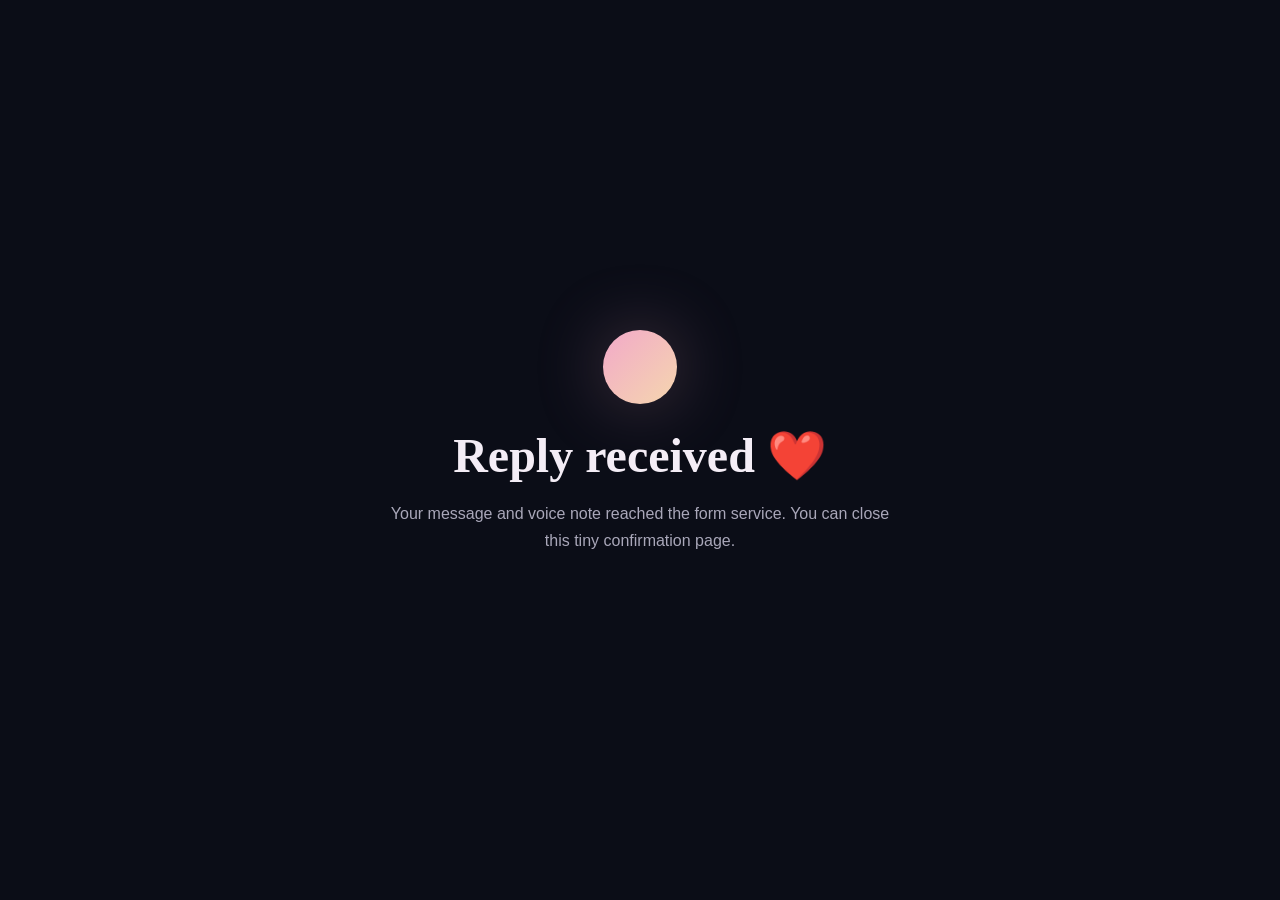
==== thanks.html @ f6326366 "changes" ====
<!doctype html>
<html lang="en">
<head>
  <meta charset="UTF-8">
  <meta name="viewport" content="width=device-width, initial-scale=1.0">
  <meta name="robots" content="noindex, nofollow, noarchive">
  <title>Reply sent ❤️</title>
  <style>
    :root{color-scheme:dark}
    body{margin:0;min-height:100vh;display:grid;place-items:center;background:#0b0d17;color:#f4edf6;font-family:Arial,sans-serif}
    main{max-width:520px;padding:42px;text-align:center}
    .orb{width:74px;height:74px;margin:0 auto 24px;border-radius:50%;background:linear-gradient(135deg,#f2a9c9,#f5d6ae);box-shadow:0 0 70px rgba(242,169,201,.25)}
    h1{font-family:Georgia,serif;font-size:48px;margin:0 0 12px}
    p{color:#a9a7b9;line-height:1.7}
  </style>
</head>
<body>
  <main>
    <div class="orb" aria-hidden="true"></div>
    <h1>Reply received ❤️</h1>
    <p>Your message and voice note reached the form service. You can close this tiny confirmation page.</p>
  </main>
  <script>
    try{window.parent.postMessage({type:'shejal-form-success'}, window.location.origin)}catch(_){}
  </script>
</body>
</html>
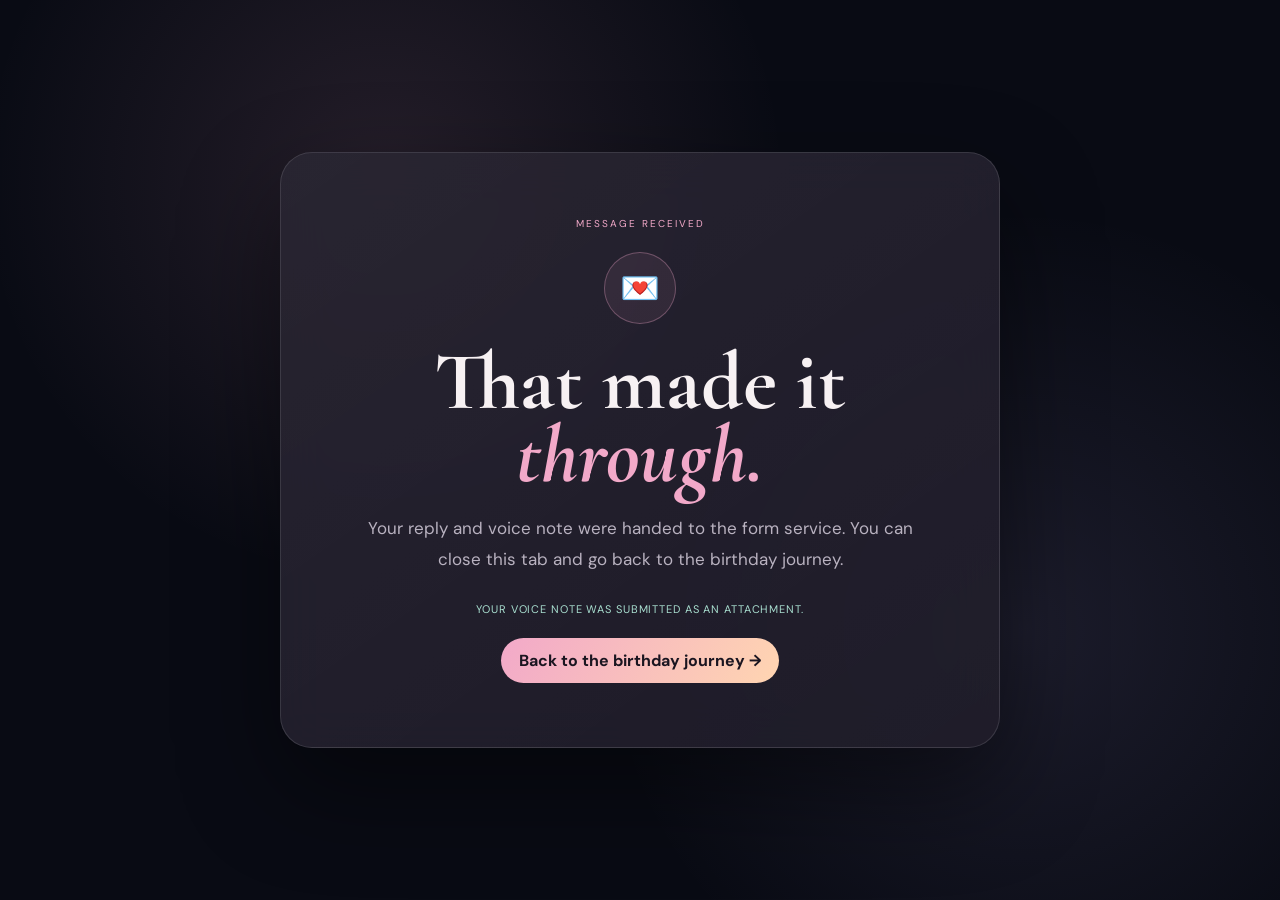
==== commit 1fb2c799: "." ====
--- a/thanks.html
+++ b/thanks.html
@@ -1,27 +1,28 @@
 <!doctype html>
 <html lang="en">
 <head>
-  <meta charset="UTF-8">
-  <meta name="viewport" content="width=device-width, initial-scale=1.0">
-  <meta name="robots" content="noindex, nofollow, noarchive">
-  <title>Reply sent ❤️</title>
-  <style>
-    :root{color-scheme:dark}
-    body{margin:0;min-height:100vh;display:grid;place-items:center;background:#0b0d17;color:#f4edf6;font-family:Arial,sans-serif}
-    main{max-width:520px;padding:42px;text-align:center}
-    .orb{width:74px;height:74px;margin:0 auto 24px;border-radius:50%;background:linear-gradient(135deg,#f2a9c9,#f5d6ae);box-shadow:0 0 70px rgba(242,169,201,.25)}
-    h1{font-family:Georgia,serif;font-size:48px;margin:0 0 12px}
-    p{color:#a9a7b9;line-height:1.7}
-  </style>
+<meta charset="utf-8">
+<meta name="viewport" content="width=device-width,initial-scale=1">
+<title>Reply received · For Shejal</title>
+<link rel="preconnect" href="https://fonts.googleapis.com">
+<link rel="preconnect" href="https://fonts.gstatic.com" crossorigin>
+<link href="https://fonts.googleapis.com/css2?family=Cormorant+Garamond:wght@400;500;600;700&family=DM+Sans:wght@400;500;600&display=swap" rel="stylesheet">
+<style>
+:root{--bg:#090b14;--panel:rgba(28,24,38,.88);--line:rgba(255,255,255,.12);--text:#f7f1f3;--muted:#b9b2c0;--pink:#f2a9c9;--peach:#ffd5b1;--mint:#a9dfd0}
+*{box-sizing:border-box}body{margin:0;min-height:100svh;display:grid;place-items:center;padding:24px;background:radial-gradient(circle at 30% 20%,rgba(242,169,201,.12),transparent 35%),radial-gradient(circle at 80% 70%,rgba(199,181,255,.1),transparent 35%),var(--bg);color:var(--text);font-family:"DM Sans",system-ui,sans-serif}
+.card{width:min(720px,100%);padding:clamp(30px,7vw,64px);border:1px solid var(--line);border-radius:32px;background:linear-gradient(145deg,rgba(255,255,255,.055),rgba(255,255,255,.018)),var(--panel);box-shadow:0 40px 100px rgba(0,0,0,.45);text-align:center;backdrop-filter:blur(24px)}
+.kicker{font-size:10px;letter-spacing:.2em;color:var(--pink);text-transform:uppercase}.mark{width:72px;height:72px;margin:22px auto;border:1px solid rgba(242,169,201,.32);border-radius:50%;display:grid;place-items:center;font-size:32px;background:rgba(242,169,201,.08)}
+h1{font-family:"Cormorant Garamond",Georgia,serif;font-size:clamp(52px,9vw,82px);line-height:.9;margin:0 0 20px}h1 em{color:var(--pink)}p{font-size:17px;line-height:1.8;color:var(--muted);max-width:560px;margin:0 auto 28px}.note{font-size:11px;color:var(--mint);letter-spacing:.08em;text-transform:uppercase}.back{display:inline-flex;margin-top:22px;padding:12px 18px;border-radius:999px;text-decoration:none;color:#1a1520;background:linear-gradient(120deg,var(--pink),var(--peach));font-weight:700}
+</style>
 </head>
 <body>
-  <main>
-    <div class="orb" aria-hidden="true"></div>
-    <h1>Reply received ❤️</h1>
-    <p>Your message and voice note reached the form service. You can close this tiny confirmation page.</p>
-  </main>
-  <script>
-    try{window.parent.postMessage({type:'shejal-form-success'}, window.location.origin)}catch(_){}
-  </script>
+<main class="card">
+<div class="kicker">MESSAGE RECEIVED</div>
+<div class="mark">💌</div>
+<h1>That made it <em>through.</em></h1>
+<p>Your reply and voice note were handed to the form service. You can close this tab and go back to the birthday journey.</p>
+<div class="note">Your voice note was submitted as an attachment.</div>
+<a class="back" href="./">Back to the birthday journey →</a>
+</main>
 </body>
 </html>
